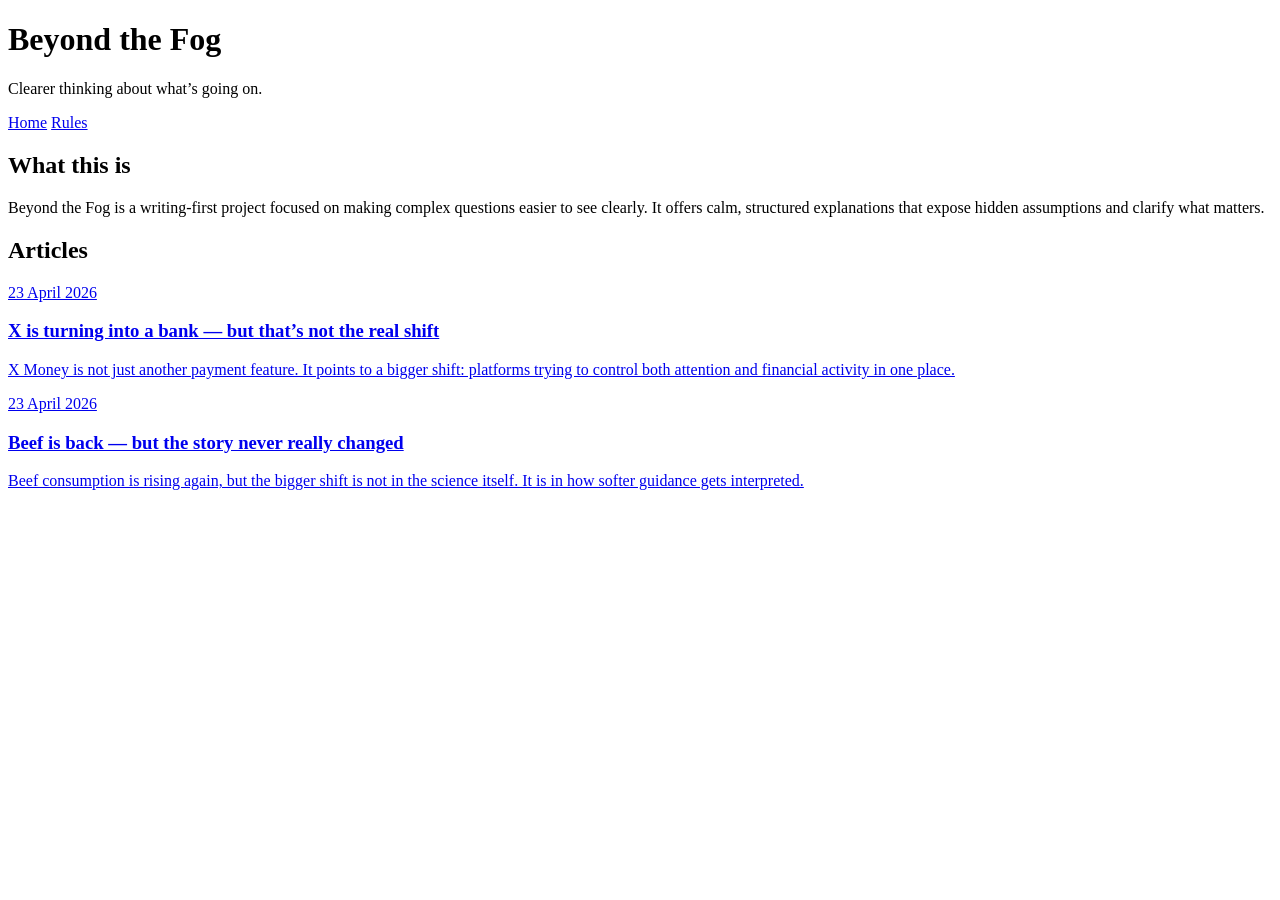
==== index.html @ 1c209246 "Add files via upload" ====
<!DOCTYPE html>
<html lang="en">
<head>
  <meta charset="UTF-8" />
  <meta name="viewport" content="width=device-width, initial-scale=1.0" />
  <title>Beyond the Fog</title>
  <meta
    name="description"
    content="Beyond the Fog offers clearer thinking about what’s going on — through calm, structured writing."
  />
  <link rel="preconnect" href="https://fonts.googleapis.com" />
  <link rel="preconnect" href="https://fonts.gstatic.com" crossorigin />
  <link
    href="https://fonts.googleapis.com/css2?family=Inter:wght@400;500;600;700;800&display=swap"
    rel="stylesheet"
  />
  <link rel="stylesheet" href="css/styles.css" />
</head>
<body>
  <div class="site-shell">
    <header class="site-header">
      <div class="brand-block">
        <h1 class="site-title">Beyond the Fog</h1>
        <p class="site-tagline">Clearer thinking about what’s going on.</p>
        <div class="brand-mark" aria-hidden="true"></div>
      </div>

      <nav class="site-nav" aria-label="Primary navigation">
        <a href="index.html" class="nav-link current">Home</a>
        <a href="rules.html" class="nav-link">Rules</a>
      </nav>
    </header>

    <main class="main-content">
      <section class="intro-section">
        <h2>What this is</h2>
        <p>
          Beyond the Fog is a writing-first project focused on making complex questions easier to see clearly. It offers calm, structured explanations that expose hidden assumptions and clarify what matters.
        </p>
      </section>
<section class="articles-section">
  <h2>Articles</h2>

  <a
    class="article-card"
    href="articles/2026-04-23-x-money.html"
  >
    <p class="article-meta">23 April 2026</p>
    <h3>X is turning into a bank — but that’s not the real shift</h3>
    <p class="article-summary">
      X Money is not just another payment feature. It points to a bigger shift:
      platforms trying to control both attention and financial activity in one place.
    </p>
  </a>

  <a
    class="article-card"
    href="articles/2026-04-23-beef-is-back.html"
  >
    <p class="article-meta">23 April 2026</p>
    <h3>Beef is back — but the story never really changed</h3>
    <p class="article-summary">
      Beef consumption is rising again, but the bigger shift is not in the science
      itself. It is in how softer guidance gets interpreted.
    </p>
  </a>
</section> 
	   
	      </main>
  </div>
</body>
</html>
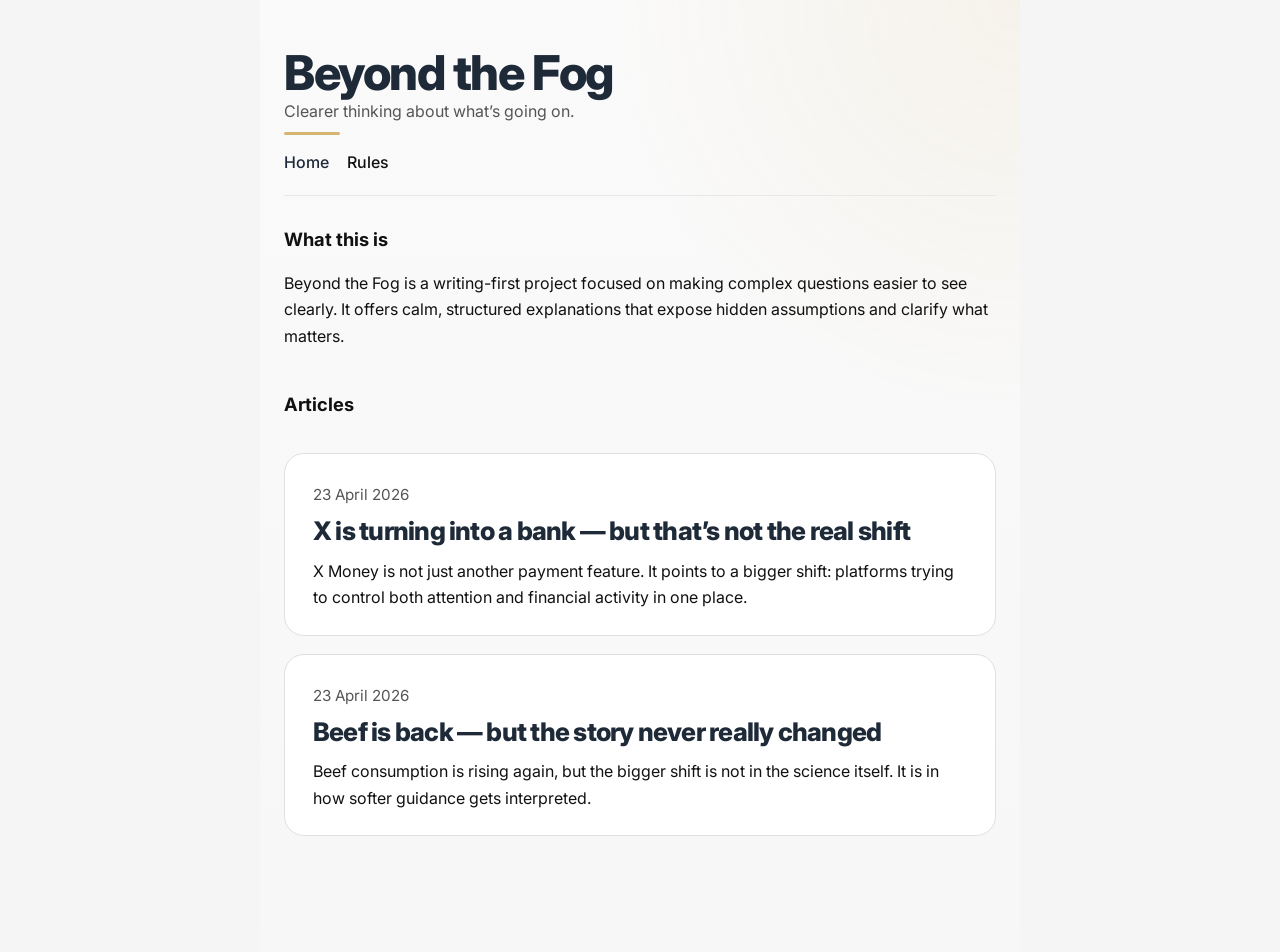
==== commit 09940166: "Update index.html" ====
--- a/index.html
+++ b/index.html
@@ -15,6 +15,7 @@
     rel="stylesheet"
   />
   <link rel="stylesheet" href="css/styles.css" />
+<link rel="icon" type="image/png" href="assets/favicon.png">
 </head>
 <body>
   <div class="site-shell">
--- a/css/styles.css
+++ b/css/styles.css
@@ -0,0 +1,222 @@
+:root {
+  --bg: #f5f5f5;
+  --surface: #ffffff;
+  --text: #111111;
+  --muted: #555555;
+  --border: #e8e8e8;
+  --navy: #1e2a38;
+  --amber: rgba(201, 154, 61, 0.72);
+}
+
+* {
+  box-sizing: border-box;
+}
+
+html {
+  font-size: 16px;
+}
+
+body {
+  margin: 0;
+  background: var(--bg);
+  color: var(--text);
+  font-family: "Inter", system-ui, -apple-system, BlinkMacSystemFont, "Segoe UI",
+    sans-serif;
+  line-height: 1.65;
+}
+
+a {
+  color: inherit;
+  text-decoration: none;
+}
+
+.site-shell {
+  max-width: 760px;
+  margin: 0 auto;
+  padding: 48px 24px 72px;
+  background:
+    radial-gradient(
+      circle at top right,
+      rgba(201, 154, 61, 0.08),
+      rgba(201, 154, 61, 0) 34%
+    ),
+    linear-gradient(to bottom, #fafafa, #f7f7f7);
+  min-height: 100vh;
+}
+
+.site-header {
+  padding-bottom: 20px;
+  border-bottom: 1px solid var(--border);
+}
+
+.brand-block {
+  margin-bottom: 14px;
+}
+
+.site-title {
+  margin: 0 0 2px;
+  color: var(--navy);
+  font-size: clamp(2rem, 4vw, 3rem);
+  line-height: 1.05;
+  font-weight: 800;
+  letter-spacing: -0.03em;
+}
+
+.site-tagline {
+  margin: 0 0 8px;
+  color: var(--muted);
+  font-size: 1rem;
+  line-height: 1.45;
+}
+
+.brand-mark {
+  width: 56px;
+  height: 3px;
+  border-radius: 999px;
+  background: var(--amber);
+}
+.site-nav {
+  display: flex;
+  gap: 18px;
+  align-items: center;
+}
+
+.nav-link {
+  color: var(--text);
+  font-weight: 500;
+}
+
+.nav-link.current,
+.nav-link:hover {
+  color: var(--navy);
+}
+
+.main-content {
+  padding-top: 32px;
+}
+
+.intro-section,
+.articles-section {
+  margin-bottom: 44px;
+}
+.articles-section {
+  display: grid;
+  gap: 18px;
+}
+h2 {
+  margin: 0 0 18px;
+  font-size: 1.15rem;
+  line-height: 1.3;
+  font-weight: 700;
+  color: var(--text);
+}
+
+p {
+  margin: 0 0 18px;
+}
+
+.article-card {
+  display: block;
+  padding: 28px 28px 24px;
+  background: #ffffff;
+border: 1px solid #e0e0e0;
+  border-radius: 20px;
+  transition: transform 0.15s ease, border-color 0.15s ease,
+    box-shadow 0.15s ease;
+}
+
+.article-card:hover {
+  transform: translateY(-1px);
+  border-color: #d9d9d9;
+  box-shadow: 0 8px 24px rgba(17, 17, 17, 0.04);
+}
+
+.article-meta {
+  margin: 0 0 10px;
+  color: var(--muted);
+  font-size: 0.95rem;
+}
+
+.article-card h3 {
+  margin: 0 0 12px;
+  color: var(--navy);
+  font-size: clamp(1.25rem, 2.2vw, 1.6rem);
+  line-height: 1.12;
+  font-weight: 800;
+  letter-spacing: -0.03em;
+}
+
+.article-summary {
+  margin: 0;
+  color: var(--text);
+}
+.article-page .site-shell,
+.article-shell {
+  max-width: 760px;
+  margin: 0 auto;
+  padding: 48px 24px 72px;
+  background:
+    radial-gradient(
+      circle at top right,
+      rgba(201, 154, 61, 0.08),
+      rgba(201, 154, 61, 0) 34%
+    ),
+    linear-gradient(to bottom, #fafafa, #f7f7f7);
+  min-height: 100vh;
+}
+
+.article-container {
+  max-width: 680px;
+  padding-top: 28px;
+}
+
+.article-title {
+  margin: 0 0 10px;
+  color: var(--text);
+font-size: clamp(1.4rem, 2.2vw, 1.9rem);
+  line-height: 1.08;
+  font-weight: 800;
+  letter-spacing: -0.03em;
+}
+
+.article-date {
+  margin: 0 0 34px;
+  color: var(--muted);
+  font-size: 0.95rem;
+}
+
+article h2 {
+  margin: 40px 0 14px;
+  color: var(--text);
+  font-size: 1.15rem;
+  line-height: 1.3;
+  font-weight: 700;
+}
+
+article p {
+  margin: 0 0 18px;
+  max-width: 40rem;
+}
+
+@media (max-width: 640px) {
+  .site-shell,
+  .article-page .site-shell,
+  .article-shell {
+    padding: 32px 18px 56px;
+  }
+
+  .site-nav {
+    gap: 14px;
+    flex-wrap: wrap;
+  }
+
+  .article-card {
+    padding: 22px 20px 20px;
+    border-radius: 16px;
+  }
+
+  .article-container {
+    padding-top: 24px;
+  }
+}
+
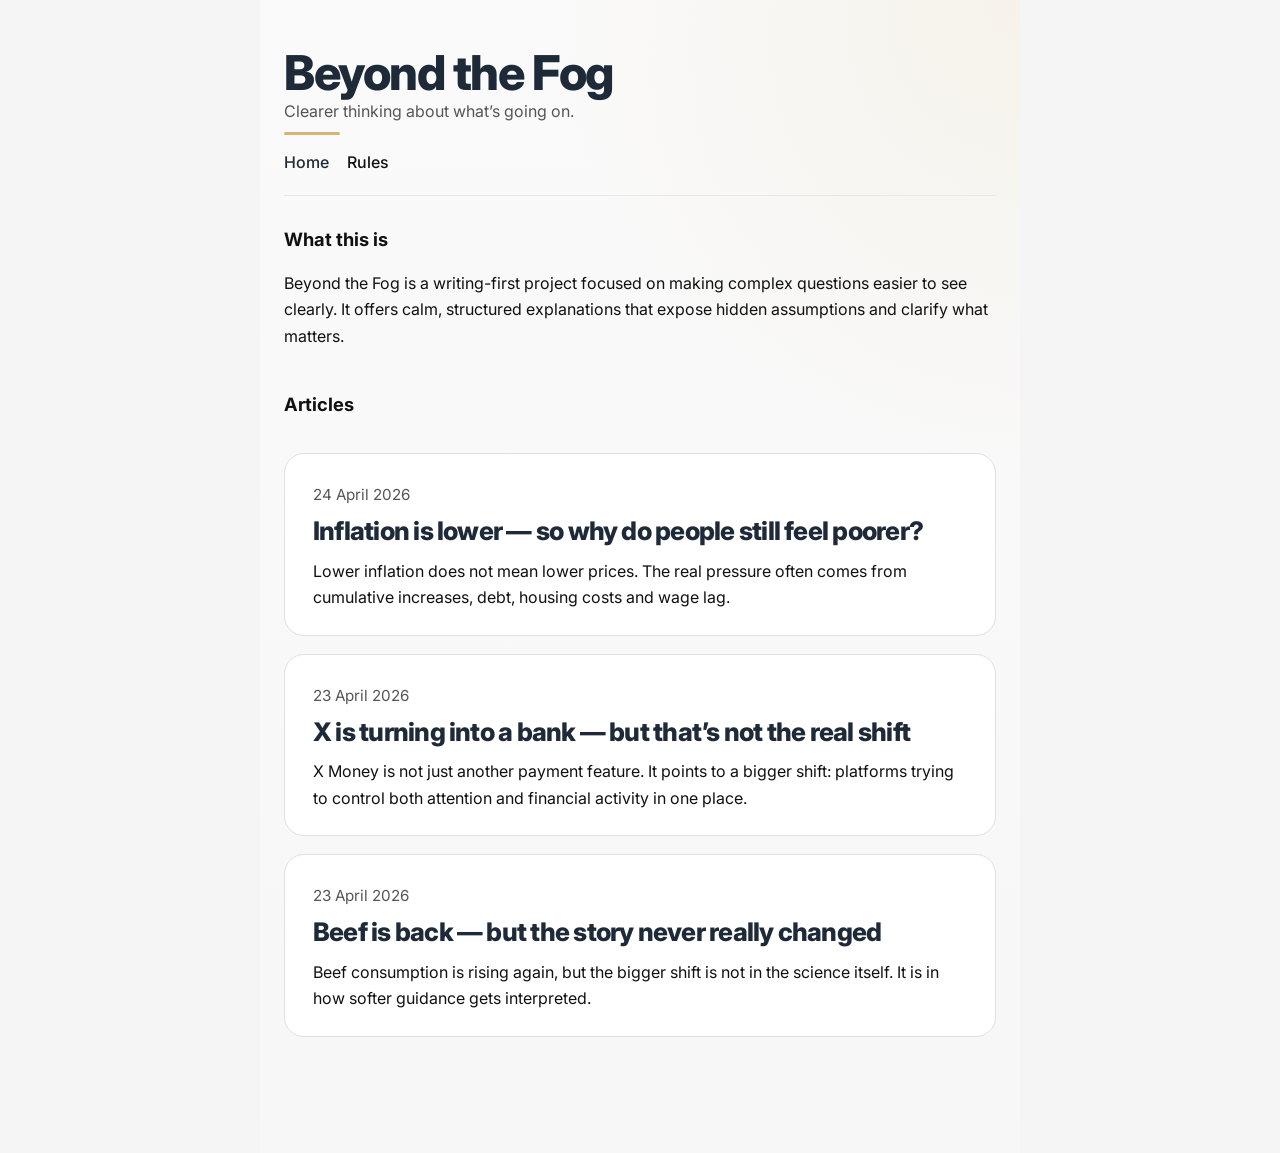
==== commit 6d4389aa: "Update index.html" ====
--- a/index.html
+++ b/index.html
@@ -1,7 +1,18 @@
 <!DOCTYPE html>
 <html lang="en">
 <head>
-  <meta charset="UTF-8" />
+
+<!-- Google tag (gtag.js) -->
+<script async src="https://www.googletagmanager.com/gtag/js?id=G-8LVD73R1KJ"></script>
+<script>
+  window.dataLayer = window.dataLayer || [];
+  function gtag(){dataLayer.push(arguments);}
+  gtag('js', new Date());
+
+  gtag('config', 'G-8LVD73R1KJ');
+</script>
+	
+	<meta charset="UTF-8" />
   <meta name="viewport" content="width=device-width, initial-scale=1.0" />
   <title>Beyond the Fog</title>
   <meta
@@ -42,6 +53,15 @@
 <section class="articles-section">
   <h2>Articles</h2>
 
+<a class="article-card" href="articles/2026-04-24-why-people-feel-poorer.html">
+  <p class="article-meta">24 April 2026</p>
+  <h3>Inflation is lower — so why do people still feel poorer?</h3>
+  <p class="article-summary">
+    Lower inflation does not mean lower prices. The real pressure often comes from cumulative increases, debt, housing costs and wage lag.
+  </p>
+</a>
+
+	
   <a
     class="article-card"
     href="articles/2026-04-23-x-money.html"
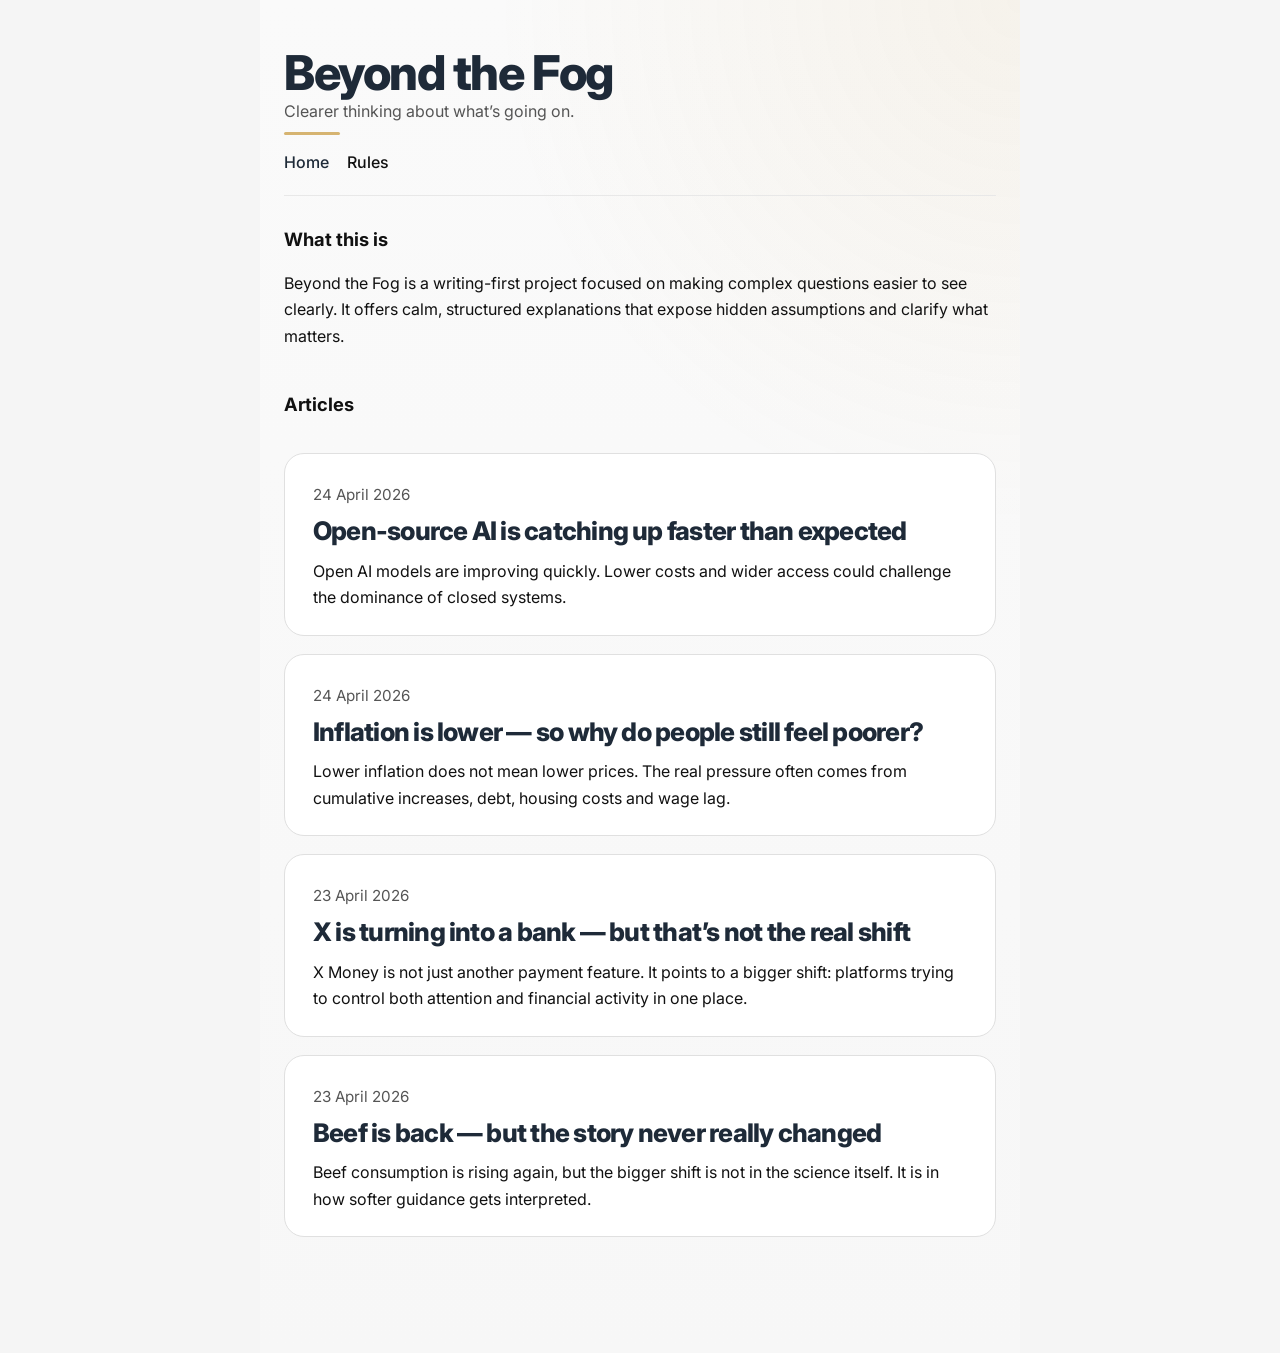
==== commit 35aecae6: "Update index.html" ====
--- a/index.html
+++ b/index.html
@@ -53,6 +53,14 @@
 <section class="articles-section">
   <h2>Articles</h2>
 
+<a class="article-card" href="articles/2026-04-24-open-source-ai-catching-up.html">
+  <p class="article-meta">24 April 2026</p>
+  <h3>Open-source AI is catching up faster than expected</h3>
+  <p class="article-summary">
+    Open AI models are improving quickly. Lower costs and wider access could challenge the dominance of closed systems.
+  </p>
+</a>
+	
 <a class="article-card" href="articles/2026-04-24-why-people-feel-poorer.html">
   <p class="article-meta">24 April 2026</p>
   <h3>Inflation is lower — so why do people still feel poorer?</h3>
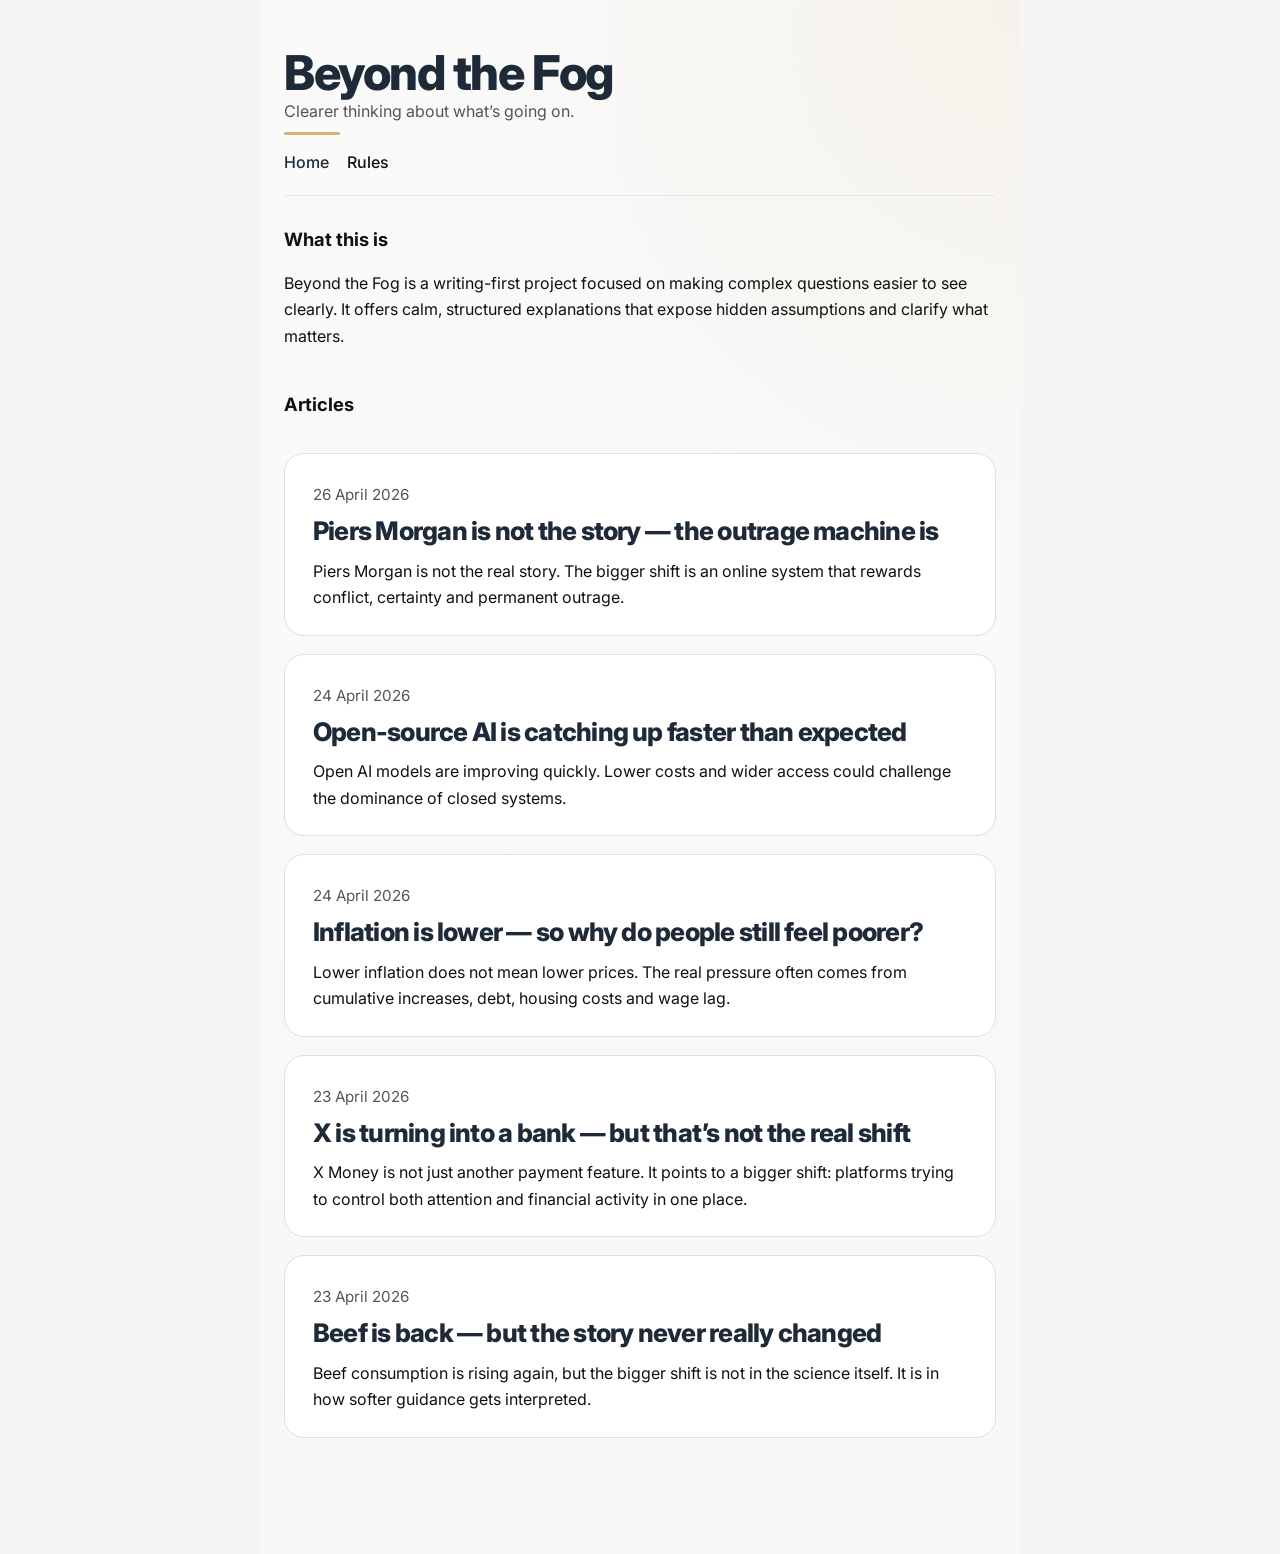
==== commit 655d9300: "Update index.html" ====
--- a/index.html
+++ b/index.html
@@ -53,6 +53,19 @@
 <section class="articles-section">
   <h2>Articles</h2>
 
+<a
+  class="article-card"
+  href="articles/2026-04-26-outrage-machine.html"
+>
+  <p class="article-meta">26 April 2026</p>
+  <h3>Piers Morgan is not the story — the outrage machine is</h3>
+  <p class="article-summary">
+    Piers Morgan is not the real story. The bigger shift is an online system
+    that rewards conflict, certainty and permanent outrage.
+  </p>
+</a>
+
+	
 <a class="article-card" href="articles/2026-04-24-open-source-ai-catching-up.html">
   <p class="article-meta">24 April 2026</p>
   <h3>Open-source AI is catching up faster than expected</h3>
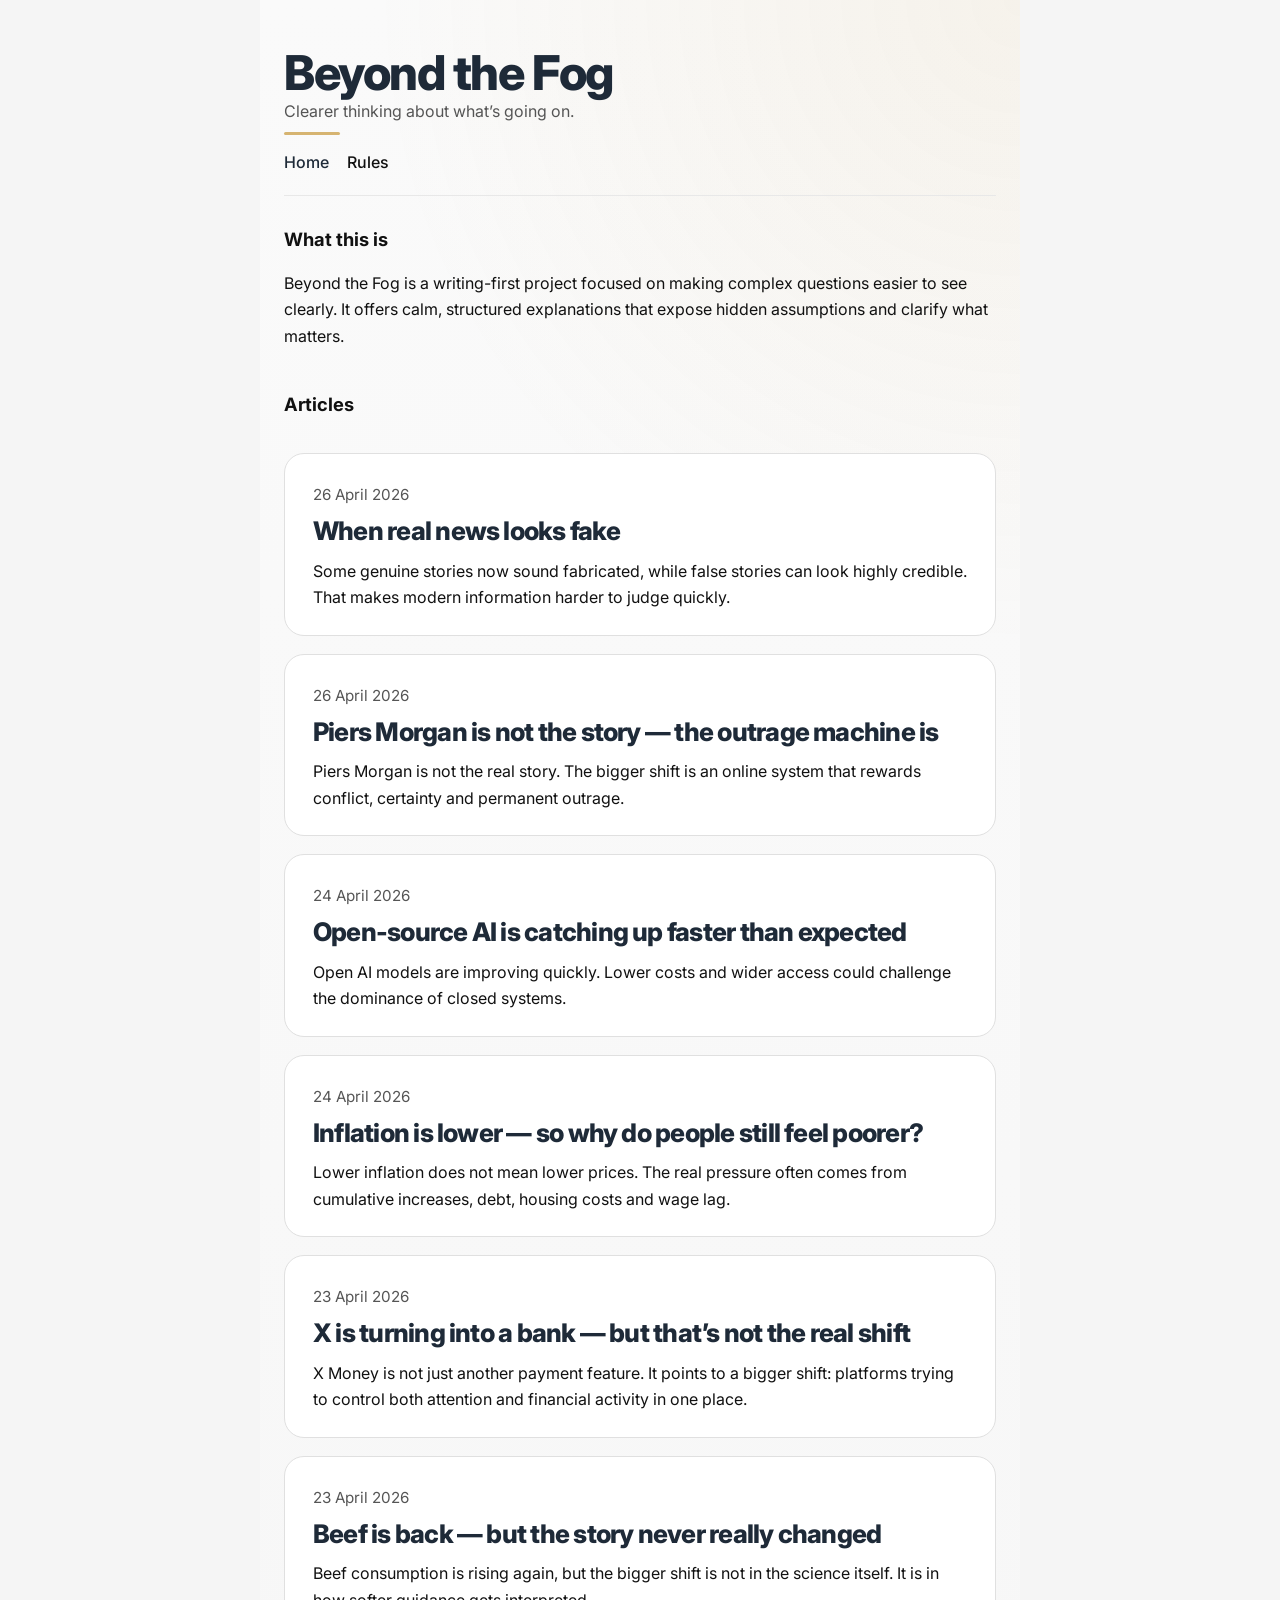
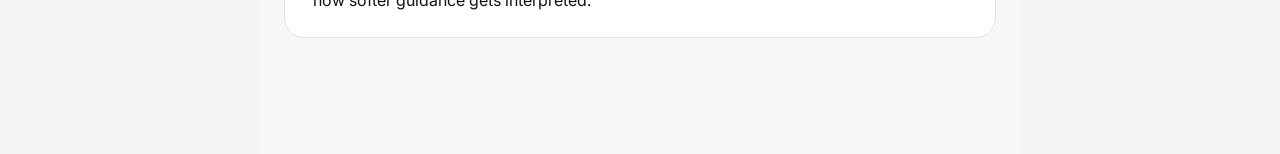
==== commit a7fa0fb2: "Update index.html" ====
--- a/index.html
+++ b/index.html
@@ -53,6 +53,17 @@
 <section class="articles-section">
   <h2>Articles</h2>
 
+<a
+  class="article-card"
+  href="articles/2026-04-26-when-real-news-looks-fake.html"
+>
+  <p class="article-meta">26 April 2026</p>
+  <h3>When real news looks fake</h3>
+  <p class="article-summary">
+    Some genuine stories now sound fabricated, while false stories can look highly credible. That makes modern information harder to judge quickly.
+  </p>
+</a>
+	
 <a
   class="article-card"
   href="articles/2026-04-26-outrage-machine.html"
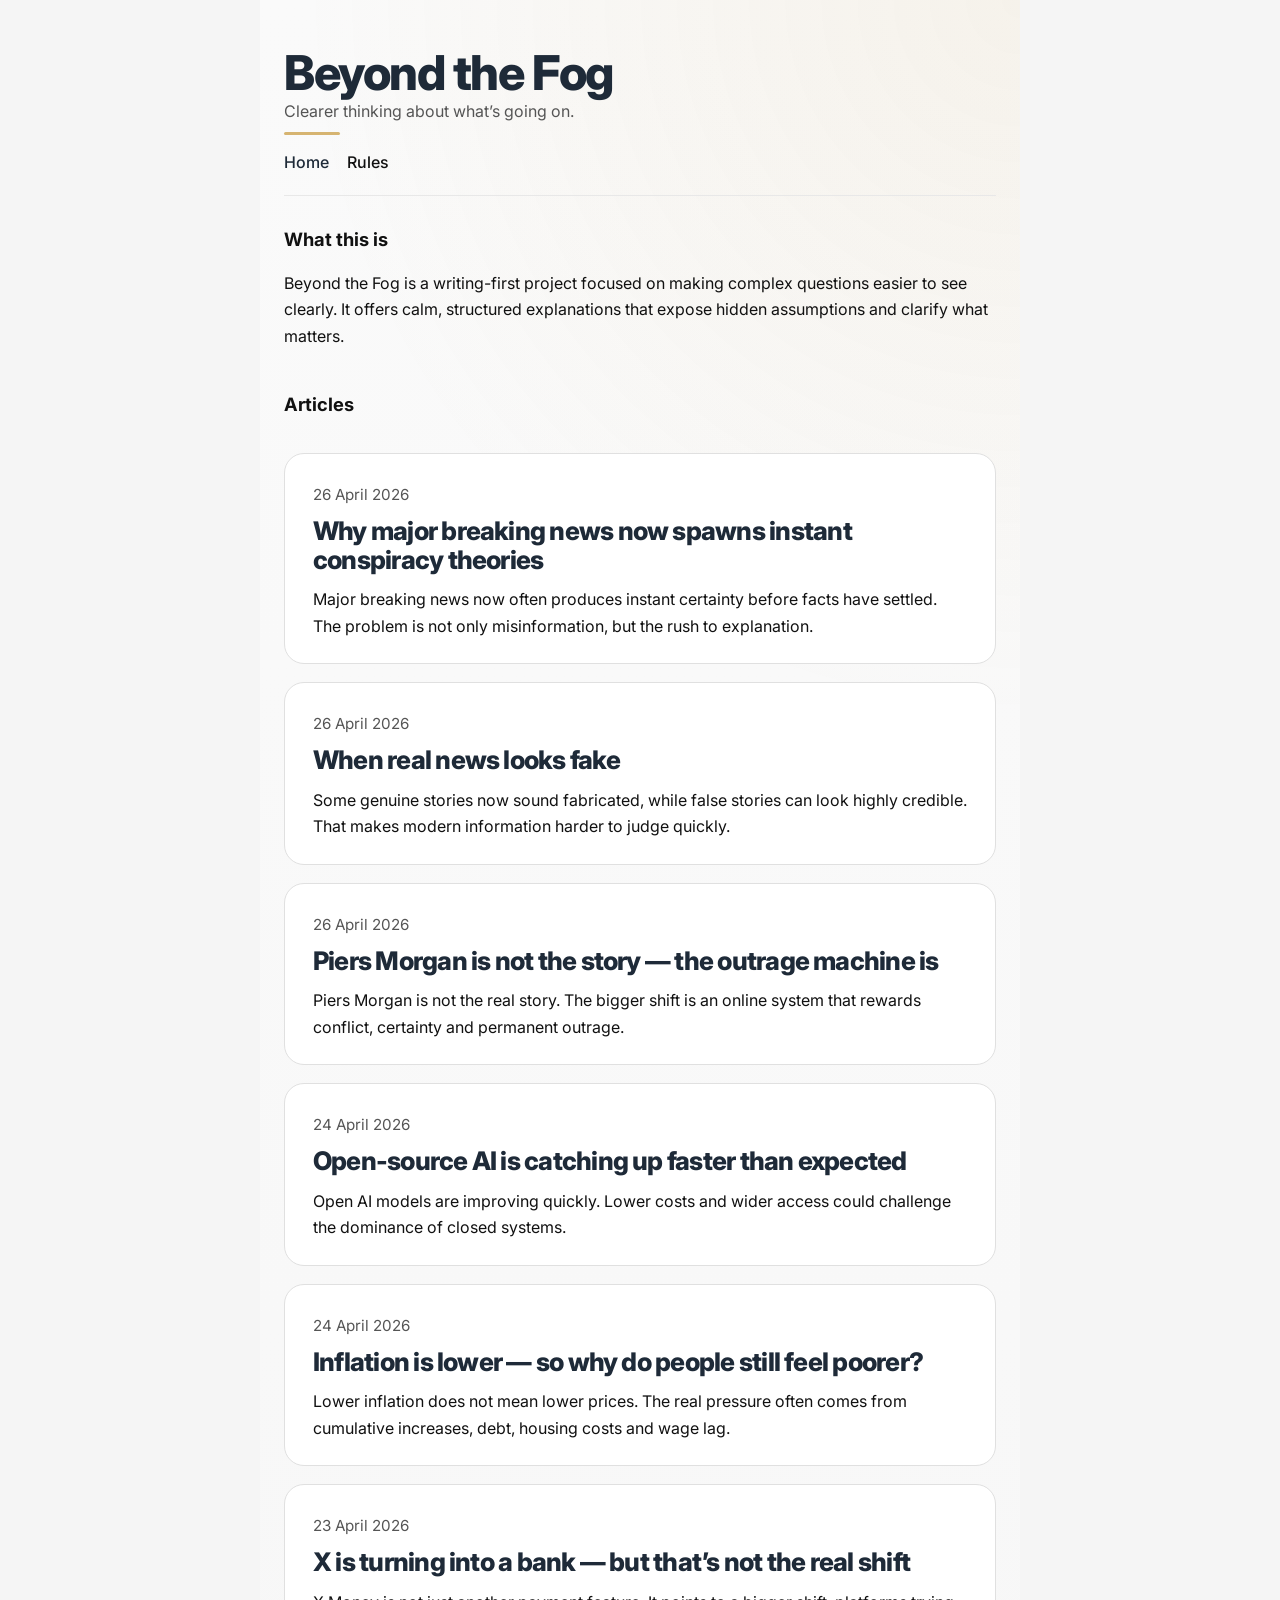
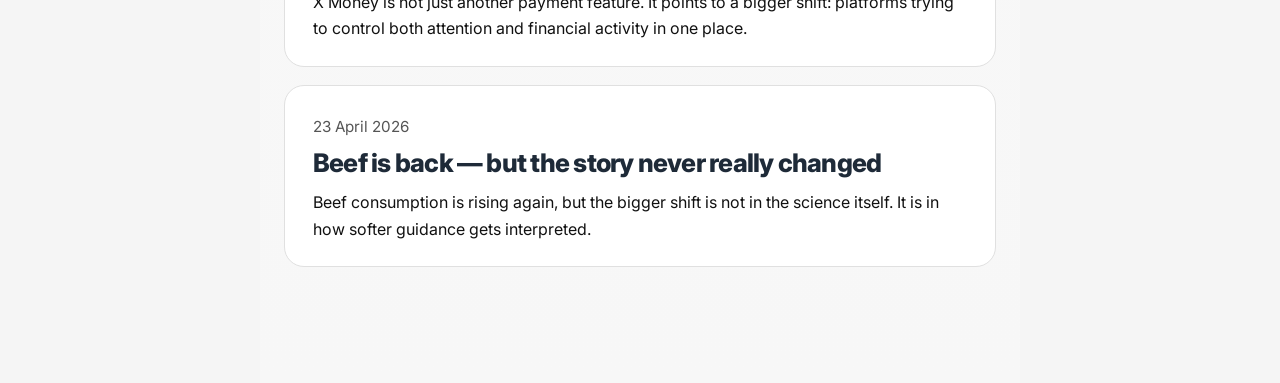
==== commit 4b2d4511: "Update index.html" ====
--- a/index.html
+++ b/index.html
@@ -53,6 +53,17 @@
 <section class="articles-section">
   <h2>Articles</h2>
 
+<a
+  class="article-card"
+  href="articles/2026-04-26-instant-conspiracy-cycle.html"
+>
+  <p class="article-meta">26 April 2026</p>
+  <h3>Why major breaking news now spawns instant conspiracy theories</h3>
+  <p class="article-summary">
+    Major breaking news now often produces instant certainty before facts have settled. The problem is not only misinformation, but the rush to explanation.
+  </p>
+</a>
+	
 <a
   class="article-card"
   href="articles/2026-04-26-when-real-news-looks-fake.html"
